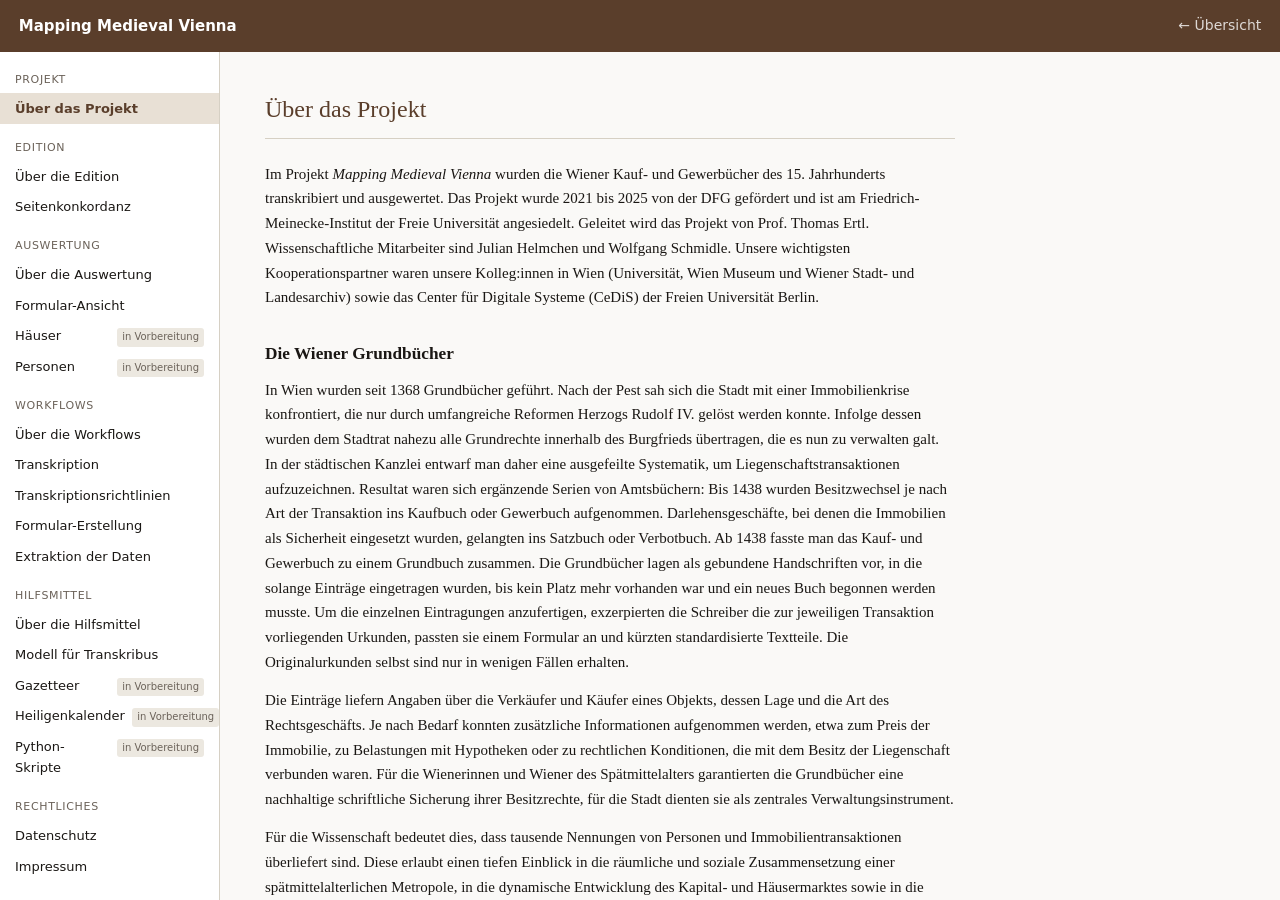
==== info.html @ 659542fb "initial commit" ====
<!DOCTYPE html>
<html lang="de">
<head>
  <meta charset="UTF-8">
  <meta name="viewport" content="width=device-width, initial-scale=1">
  <title>Mapping Medieval Vienna</title>
  <link rel="stylesheet" href="css/main.css">
  <link rel="stylesheet" href="css/info.css">
</head>
<body>

<header id="site-header">
  <span id="site-title">Mapping Medieval Vienna</span>
  <span id="header-sep"></span>
  <a href="index.html">← Übersicht</a>
</header>

<div id="info-layout">
  <nav id="info-nav">
    <div id="info-nav-inner"></div>
  </nav>
  <main id="info-main">
    <article id="info-content"></article>
  </main>
</div>

<script src="js/marked.min.js"></script>
<script src="js/info.js"></script>
</body>
</html>
---- css/main.css ----
:root {
  --col-bg: #faf9f7;
  --col-border: #d6d0c4;
  --col-accent: #5a3e2b;
  --col-accent-light: #e8e0d5;
  --col-text: #1a1714;
  --col-muted: #6b6259;
  --font-main: Georgia, 'Times New Roman', serif;
  --font-ui: system-ui, -apple-system, sans-serif;
  --nav-w: 200px;
  --header-h: 52px;
}

*, *::before, *::after { box-sizing: border-box; margin: 0; padding: 0; }

html, body {
  height: 100%;
  font-family: var(--font-main);
  background: var(--col-bg);
  color: var(--col-text);
  font-size: 15px;
  line-height: 1.65;
}

/* ── Header ── */
#site-header {
  position: fixed; top: 0; left: 0; right: 0;
  height: var(--header-h);
  background: var(--col-accent);
  color: #fff;
  display: flex; align-items: center;
  padding: 0 1.25rem;
  gap: 1rem;
  z-index: 100;
}
#site-header a { color: #fff; text-decoration: none; font-family: var(--font-ui); font-size: 14px; opacity: 0.8; }
#site-header a:hover { opacity: 1; }
#site-title { font-size: 15px; font-weight: 600; font-family: var(--font-ui); white-space: nowrap; }
#header-sep { flex: 1; }

/* ── Layout ── */
#layout {
  display: flex;
  height: 100vh;
  padding-top: var(--header-h);
}

/* ── Left nav ── */
#page-nav {
  width: var(--nav-w);
  flex-shrink: 0;
  border-right: 1px solid var(--col-border);
  overflow-y: auto;
  background: #fff;
  padding: 0.5rem 0;
}
#page-nav h3 {
  font-family: var(--font-ui);
  font-size: 11px;
  text-transform: uppercase;
  letter-spacing: 0.06em;
  color: var(--col-muted);
  padding: 0.75rem 1rem 0.4rem;
}
.page-link {
  display: block;
  padding: 0.28rem 1rem;
  font-family: var(--font-ui);
  font-size: 13px;
  color: var(--col-text);
  cursor: pointer;
  border: none; background: none; width: 100%; text-align: left;
}
.page-link:hover { background: var(--col-accent-light); }
.page-link.active { background: var(--col-accent-light); font-weight: 600; color: var(--col-accent); }

/* ── Main content ── */
#content { flex: 1; display: flex; overflow: hidden; }

/* ── Transcript pane ── */
#transcript-pane {
  width: 50%;
  overflow-y: auto;
  padding: 1.25rem 1.5rem;
  border-right: 1px solid var(--col-border);
}

#pane-controls {
  display: flex;
  align-items: center;
  gap: 1rem;
  margin-bottom: 1rem;
  padding-bottom: 0.65rem;
  border-bottom: 1px solid var(--col-border);
  font-family: var(--font-ui);
  font-size: 13px;
}
#pane-controls label { display: flex; align-items: center; gap: 0.4rem; cursor: pointer; color: var(--col-muted); }

/* ── Entry ── */
.entry {
  margin-bottom: 1.75rem;
  padding-bottom: 1.75rem;
  border-bottom: 1px solid var(--col-border);
}
.entry:last-child { border-bottom: none; }
.entry-head {
  font-family: var(--font-ui);
  font-size: 11px;
  color: var(--col-muted);
  text-transform: uppercase;
  letter-spacing: 0.05em;
  margin-bottom: 0.5rem;
}

/* ── TEI element styles ── */
.tei-del { text-decoration: line-through; color: var(--col-muted); }
.tei-date { font-style: italic; }
.tei-measure { font-style: italic; }

/* fw: running title / catchword */
.tei-fw {
  display: block;
  font-size: 12px;
  color: var(--col-muted);
  font-family: var(--font-ui);
  margin-bottom: 0.4rem;
}

/* section headings */
.tei-head-heading-alphabetical,
.tei-head-heading-temporal {
  display: block;
  font-weight: bold;
  margin: 1rem 0 0.4rem;
  font-size: 14px;
}

/* formular view: segs as blocks with left border */
.tei-ab-formular { display: block; }
.tei-ab-formular > .tei-seg {
  display: block;
  margin-bottom: 0.5rem;
  padding-left: 0.9rem;
  border-left: 2px solid var(--col-accent-light);
}

/* rs type highlights (subtle) */
.tei-rs-von    { color: #3a2a5a; }
.tei-rs-objekt { color: #1a3a2a; }
.tei-rs-lage   { color: #2a1a3a; }

/* ── Facsimile pane ── */
#facsimile-pane {
  width: 50%;
  display: flex;
  flex-direction: column;
  overflow: hidden;
  background: #2a2520;
}
#facsimile-pane h3 {
  font-family: var(--font-ui);
  font-size: 12px;
  color: #aaa;
  padding: 0.55rem 1rem;
  border-bottom: 1px solid #444;
  flex-shrink: 0;
}
#openseadragon { flex: 1; }

/* ── Scrollbars ── */
#page-nav::-webkit-scrollbar,
#transcript-pane::-webkit-scrollbar { width: 5px; }
#page-nav::-webkit-scrollbar-thumb,
#transcript-pane::-webkit-scrollbar-thumb { background: var(--col-border); border-radius: 3px; }

/* ── Schmale Nav: Breite passt sich dem Inhalt an ── */
#page-nav {
  width: auto;
  min-width: 60px;
  max-width: 120px;
}
#page-nav h3 {
  padding: 0.75rem 0.6rem 0.4rem;
}
.page-link {
  padding: 0.28rem 0.6rem;
  font-size: 13px;
  font-variant-numeric: tabular-nums;
}

/* ── Prev / Next Buttons ── */
.nav-btn {
  background: none;
  border: 1px solid var(--col-border);
  border-radius: 3px;
  padding: 0.15rem 0.5rem;
  font-size: 14px;
  cursor: pointer;
  color: var(--col-text);
  line-height: 1.4;
  font-family: var(--font-ui);
}
.nav-btn:hover { background: var(--col-accent-light); border-color: var(--col-accent); }
.nav-btn:disabled { opacity: 0.3; cursor: default; }
.nav-btn:disabled:hover { background: none; border-color: var(--col-border); }
---- css/info.css ----
/* ── Info page layout ── */
#info-layout {
  display: flex;
  height: 100vh;
  padding-top: var(--header-h);
}

/* ── Sidebar nav ── */
#info-nav {
  width: 220px;
  flex-shrink: 0;
  border-right: 1px solid var(--col-border);
  overflow-y: auto;
  background: #fff;
  padding: 0.75rem 0 2rem;
}

.info-nav-section {
  font-family: var(--font-ui);
  font-size: 11px;
  text-transform: uppercase;
  letter-spacing: 0.06em;
  color: var(--col-muted);
  padding: 1rem 1rem 0.3rem;
}
.info-nav-section:first-child { padding-top: 0.5rem; }

.info-nav-link {
  display: flex;
  align-items: baseline;
  gap: 0.5rem;
  padding: 0.3rem 1rem;
  font-family: var(--font-ui);
  font-size: 13px;
  color: var(--col-text);
  text-decoration: none;
}
.info-nav-link:hover { background: var(--col-accent-light); }
.info-nav-link.active {
  background: var(--col-accent-light);
  font-weight: 600;
  color: var(--col-accent);
}

.wip-badge {
  font-size: 10px;
  font-family: var(--font-ui);
  color: var(--col-muted);
  background: #ece8e0;
  border-radius: 3px;
  padding: 1px 5px;
  white-space: nowrap;
  margin-left: auto;
}
.info-nav-link.active .wip-badge {
  background: #d8d0c4;
}

/* ── Main content ── */
#info-main {
  flex: 1;
  overflow-y: auto;
  padding: 2.5rem 3rem;
  max-width: 780px;
}

/* ── Markdown prose styles ── */
#info-content h1 {
  font-size: 1.6rem;
  font-weight: normal;
  margin-bottom: 1.5rem;
  padding-bottom: 0.6rem;
  border-bottom: 1px solid var(--col-border);
  color: var(--col-accent);
}
#info-content h2 {
  font-size: 1.15rem;
  font-weight: 600;
  margin: 2rem 0 0.6rem;
}
#info-content h3 {
  font-size: 1rem;
  font-weight: 600;
  margin: 1.5rem 0 0.4rem;
}
#info-content p {
  margin-bottom: 0.9rem;
}
#info-content ul, #info-content ol {
  margin: 0.5rem 0 0.9rem 1.5rem;
}
#info-content li { margin-bottom: 0.25rem; }
#info-content a { color: var(--col-accent); }
#info-content code {
  font-family: var(--font-ui);
  font-size: 0.88em;
  background: #ece8e0;
  padding: 0.1em 0.35em;
  border-radius: 3px;
}
#info-content pre {
  background: #ece8e0;
  padding: 1rem;
  border-radius: 4px;
  overflow-x: auto;
  margin-bottom: 1rem;
}
#info-content pre code { background: none; padding: 0; }
#info-content table {
  border-collapse: collapse;
  margin-bottom: 1rem;
  font-size: 14px;
}
#info-content th, #info-content td {
  border: 1px solid var(--col-border);
  padding: 0.4rem 0.75rem;
  text-align: left;
}
#info-content th { background: #ece8e0; font-weight: 600; }

/* ── WIP notice ── */
.wip-notice {
  color: var(--col-muted);
  font-family: var(--font-ui);
  font-size: 14px;
  font-style: italic;
  margin-top: 0.5rem;
}
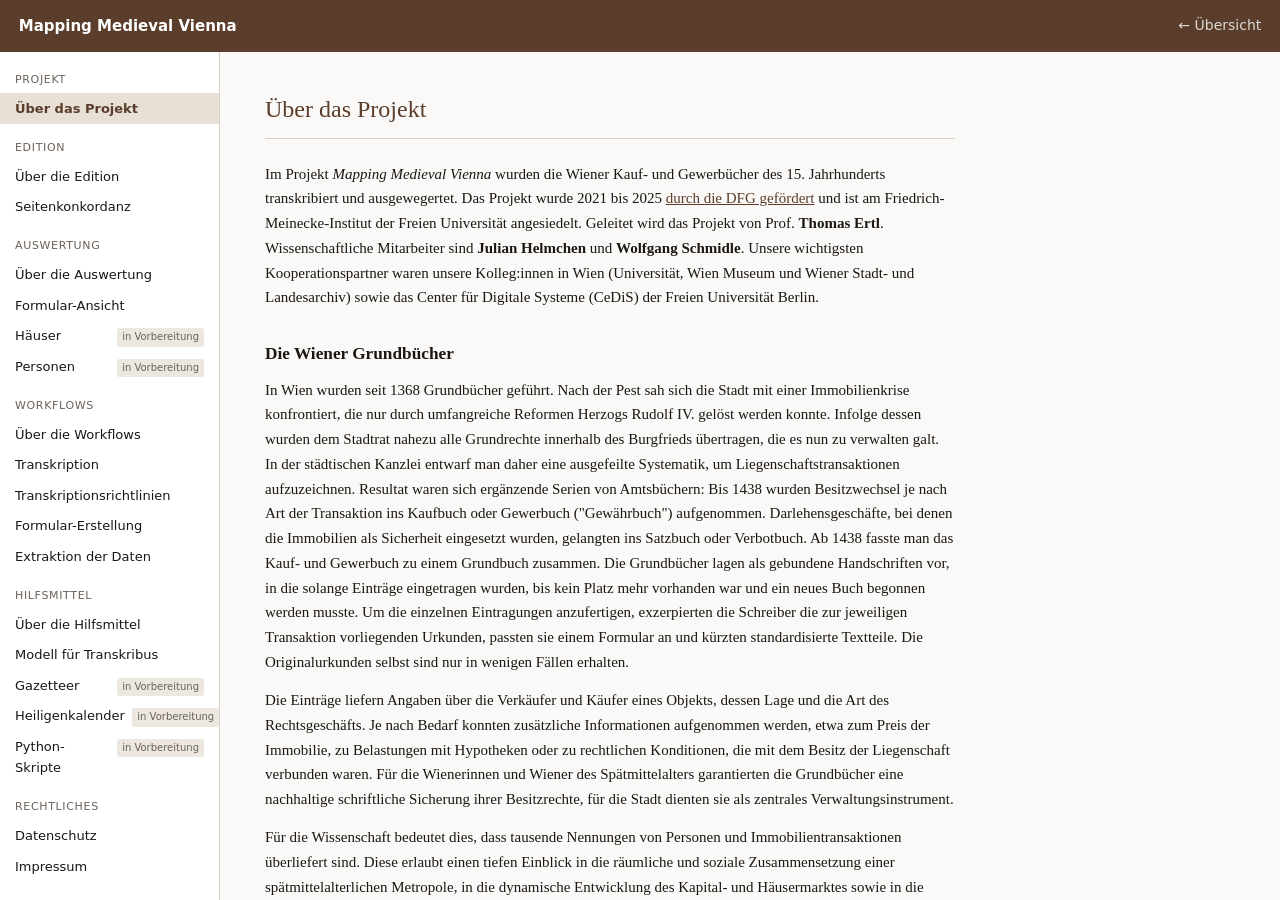
==== commit 3cb59c91: "TEI in der Formularstruktur gestrafft" ====
--- a/info.html
+++ b/info.html
@@ -4,7 +4,7 @@
   <meta charset="UTF-8">
   <meta name="viewport" content="width=device-width, initial-scale=1">
   <title>Mapping Medieval Vienna</title>
-  <link rel="stylesheet" href="css/main.css">
+  <link rel="stylesheet" href="css/base.css">
   <link rel="stylesheet" href="css/info.css">
 </head>
 <body>
@@ -24,7 +24,7 @@
   </main>
 </div>
 
-<script src="js/marked.min.js"></script>
+<script src="lib/marked.min.js"></script>
 <script src="js/info.js"></script>
 </body>
 </html>
--- a/css/base.css
+++ b/css/base.css
@@ -0,0 +1,39 @@
+:root {
+  --col-bg: #faf9f7;
+  --col-border: #d6d0c4;
+  --col-accent: #5a3e2b;
+  --col-accent-light: #e8e0d5;
+  --col-text: #1a1714;
+  --col-muted: #6b6259;
+  --font-main: Georgia, 'Times New Roman', serif;
+  --font-ui: system-ui, -apple-system, sans-serif;
+  --nav-w: 200px;
+  --header-h: 52px;
+}
+
+*, *::before, *::after { box-sizing: border-box; margin: 0; padding: 0; }
+
+html, body {
+  height: 100%;
+  font-family: var(--font-main);
+  background: var(--col-bg);
+  color: var(--col-text);
+  font-size: 15px;
+  line-height: 1.65;
+}
+
+/* ── Header ── */
+#site-header {
+  position: fixed; top: 0; left: 0; right: 0;
+  height: var(--header-h);
+  background: var(--col-accent);
+  color: #fff;
+  display: flex; align-items: center;
+  padding: 0 1.25rem;
+  gap: 1rem;
+  z-index: 100;
+}
+#site-header a { color: #fff; text-decoration: none; font-family: var(--font-ui); font-size: 14px; opacity: 0.8; }
+#site-header a:hover { opacity: 1; }
+#site-title { font-size: 15px; font-weight: 600; font-family: var(--font-ui); white-space: nowrap; }
+#header-sep { flex: 1; }
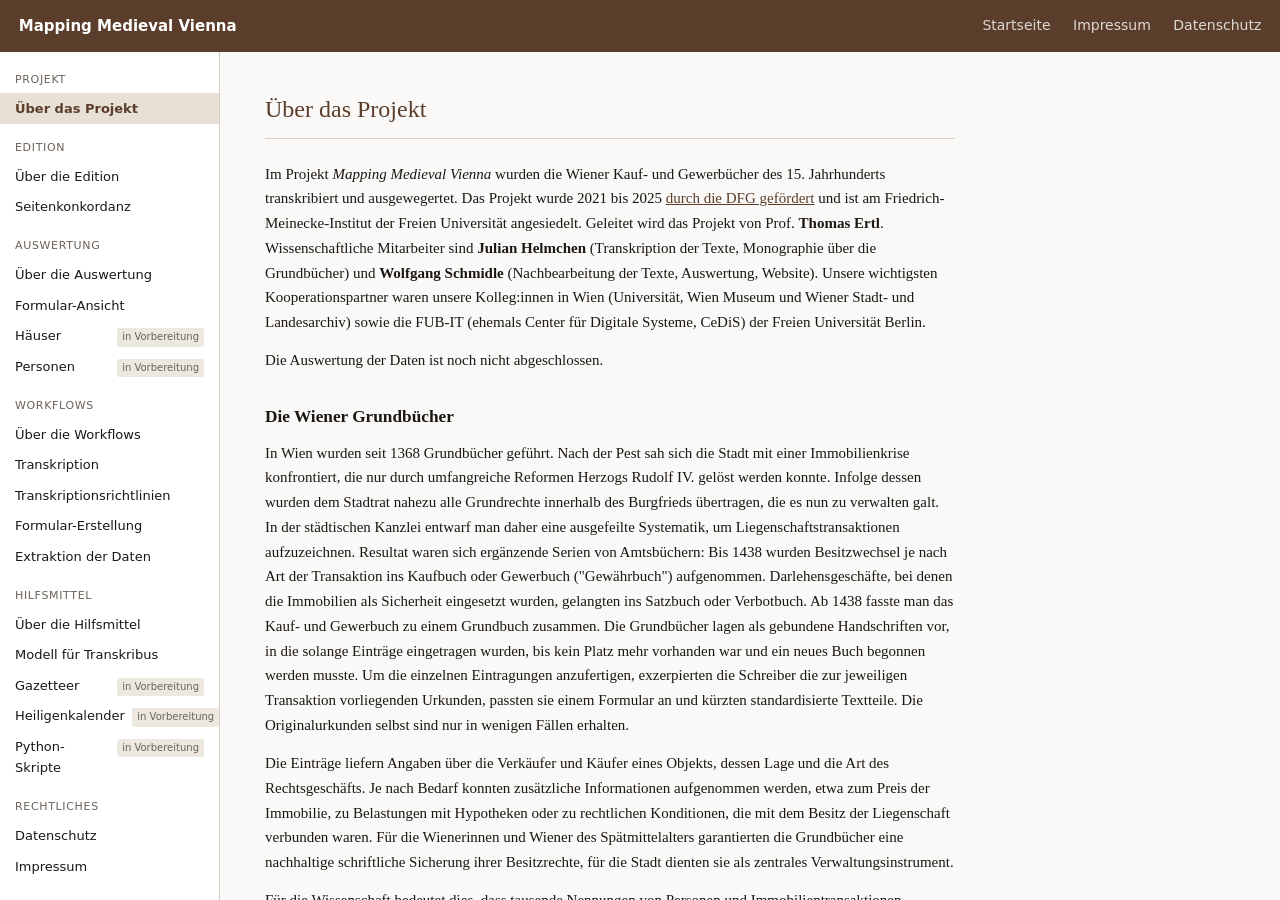
==== commit d5eb558f: "Impressum und Datenschutz auf jeder Seite" ====
--- a/info.html
+++ b/info.html
@@ -12,7 +12,9 @@
 <header id="site-header">
   <span id="site-title">Mapping Medieval Vienna</span>
   <span id="header-sep"></span>
-  <a href="index.html">← Übersicht</a>
+  <a href="index.html" style="margin-left:0.5rem;">Startseite</a>
+  <a href="info.html?p=impressum" style="margin-left:0.5rem;">Impressum</a>
+  <a href="info.html?p=datenschutz" style="margin-left:0.5rem;">Datenschutz</a>
 </header>
 
 <div id="info-layout">
